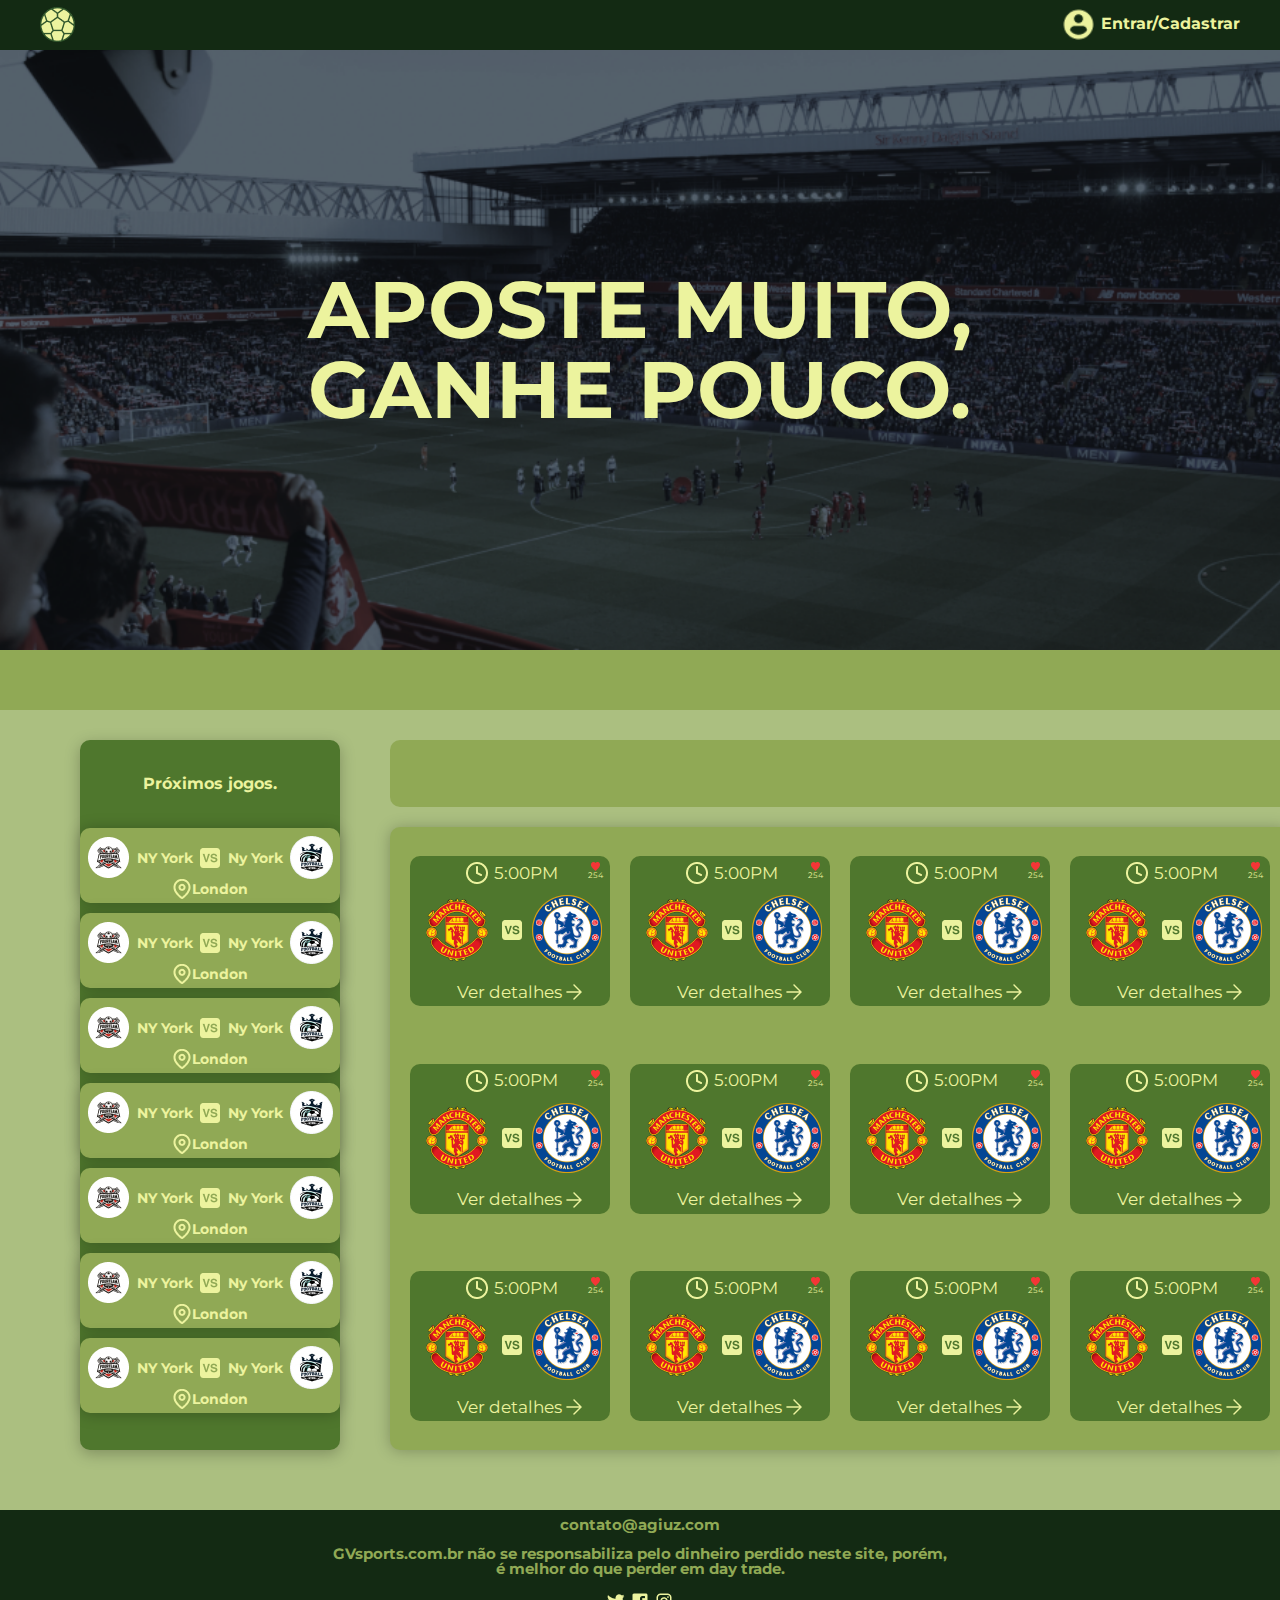
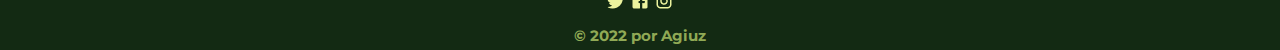
==== index.html @ 5169973d "Add files via upload" ====
<!DOCTYPE html>
<html lang="en">

<head>
  <meta charset="UTF-8">
  <meta http-equiv="X-UA-Compatible" content="IE=edge">
  <meta name="viewport" content="width=device-width, initial-scale=1.0">
  <link rel="shortcut icon" href="img/favicon.ico" type="image/x-icon">
  <link rel="stylesheet" href="css/style.css">
  <link rel="stylesheet" href="css/reset.css">
  <title>GVsports | Home</title>
</head>

<header>
  <div class="container">
    <img src="img/logo.png" alt="Logo">
    <div class="usuario"> <img src="img/user.png" alt="User">
      <a href="entre.html">Entrar/Cadastrar</a>
    </div>
  </div>

</header>
<main>
  <div class="banner">

    <p class="text-banner">APOSTE MUITO, <br>GANHE POUCO.</p>
  </div>

  <div class="letreiro"></div>

  <section class="jogos">
    <div class="outros-jogos">
      <p class="titulo-jogo">Próximos jogos.</p>

      <div class="proximos-jogos">

        <div class="info-proximos-jogos">
          <img class="time-proximos"src="img/time1.png" alt="">
          <p class="time-nome">NY York</p>
          <img src="img/vs.png" alt="">
          <p class="time-nome">Ny York</p>
          <img  class="time-proximos" src="img/time2.png" alt="">
        </div>

        <div class="local">
          <img src="img/map.png" alt="">
          <p class="time-nome">London</p>
        </div>
        
      </div>
      <div class="proximos-jogos">

        <div class="info-proximos-jogos">
          <img class="time-proximos"src="img/time1.png" alt="">
          <p class="time-nome">NY York</p>
          <img src="img/vs.png" alt="">
          <p class="time-nome">Ny York</p>
          <img  class="time-proximos" src="img/time2.png" alt="">
        </div>

        <div class="local">
          <img src="img/map.png" alt="">
          <p class="time-nome">London</p>
        </div>
      </div>
      <div class="proximos-jogos">

        <div class="info-proximos-jogos">
          <img class="time-proximos"src="img/time1.png" alt="">
          <p class="time-nome">NY York</p>
          <img src="img/vs.png" alt="">
          <p class="time-nome">Ny York</p>
          <img  class="time-proximos" src="img/time2.png" alt="">
        </div>

        <div class="local">
          <img src="img/map.png" alt="">
          <p class="time-nome">London</p>
        </div>
      </div>
      <div class="proximos-jogos">

        <div class="info-proximos-jogos">
          <img class="time-proximos"src="img/time1.png" alt="">
          <p class="time-nome">NY York</p>
          <img src="img/vs.png" alt="">
          <p class="time-nome">Ny York</p>
          <img  class="time-proximos" src="img/time2.png" alt="">
        </div>

        <div class="local">
          <img src="img/map.png" alt="">
          <p class="time-nome">London</p>
        </div>
      </div>
      <div class="proximos-jogos">

        <div class="info-proximos-jogos">
          <img class="time-proximos"src="img/time1.png" alt="">
          <p class="time-nome">NY York</p>
          <img src="img/vs.png" alt="">
          <p class="time-nome">Ny York</p>
          <img  class="time-proximos" src="img/time2.png" alt="">
        </div>

        <div class="local">
          <img src="img/map.png" alt="">
          <p class="time-nome">London</p>
        </div>
      </div>
      <div class="proximos-jogos">
        <div class="info-proximos-jogos">
          <img class="time-proximos"src="img/time1.png" alt="">
          <p class="time-nome">NY York</p>
          <img src="img/vs.png" alt="">
          <p class="time-nome">Ny York</p>
          <img  class="time-proximos" src="img/time2.png" alt="">
        </div>

        <div class="local">
          <img src="img/map.png" alt="">
          <p class="time-nome">London</p>
        </div></div>
      <div class="proximos-jogos">
        <div class="info-proximos-jogos">
          <img class="time-proximos"src="img/time1.png" alt="">
          <p class="time-nome">NY York</p>
          <img src="img/vs.png" alt="">
          <p class="time-nome">Ny York</p>
          <img  class="time-proximos" src="img/time2.png" alt="">
        </div>

        <div class="local">
          <img src="img/map.png" alt="">
          <p class="time-nome">London</p>
        </div></div>


    </div>

    <div class="jogos-prin">

      <div class="noticias"></div>

      <div class="jogos-principais">
        <div class="placar">

          <div class="info-jogo">

            <div class="horario">
              <div class="info-relogio">
                <img class="relogio" src="img/relogio.png" alt="">
                <p class="horario-jogo">5:00PM</p>
              </div>
              
              
              <div class="info-coracao">
               <a href=""></a> <img class="coracao" src="img/coracao.png" alt="">
                <p class="num-coracao">254</p>
              </div>
             

            </div>

            <div class="info-partida">
                

                  <img class="time"src="img/united.png" alt="">
                  <img class="vs"src="img/vs.png" alt="">
                  <img class="time"src="img/chealsea.png" alt="">
               
             
            </div>

            
            <div class="info-detalhes">
              <a href="detalhes.html"><p>Ver detalhes</p></a>
              <img src="img/seta.png" alt="">
            </div>

          </div>


        </div>

        <div class="placar"> <div class="info-jogo">

          <div class="horario">
            <div class="info-relogio">
              <img class="relogio" src="img/relogio.png" alt="">
              <p class="horario-jogo">5:00PM</p>
            </div>
            
            
            <div class="info-coracao">
             <a href=""></a> <img class="coracao" src="img/coracao.png" alt="">
              <p class="num-coracao">254</p>
            </div>
           

          </div>

          <div class="info-partida">
              

                <img class="time"src="img/united.png" alt="">
                <img class="vs"src="img/vs.png" alt="">
                <img class="time"src="img/chealsea.png" alt="">
             
           
          </div>

          
          <div class="info-detalhes">
            <a href="detalhes.html"><p>Ver detalhes</p></a>
            <img src="img/seta.png" alt="">
          </div>

        </div></div>
        <div class="placar"> <div class="info-jogo">

          <div class="horario">
            <div class="info-relogio">
              <img class="relogio" src="img/relogio.png" alt="">
              <p class="horario-jogo">5:00PM</p>
            </div>
            
            
            <div class="info-coracao">
             <a href=""></a> <img class="coracao" src="img/coracao.png" alt="">
              <p class="num-coracao">254</p>
            </div>
           

          </div>

          <div class="info-partida">
              

                <img class="time"src="img/united.png" alt="">
                <img class="vs"src="img/vs.png" alt="">
                <img class="time"src="img/chealsea.png" alt="">
             
           
          </div>

          
          <div class="info-detalhes">
            <a href="detalhes.html"><p>Ver detalhes</p></a>
            <img src="img/seta.png" alt="">
          </div>

        </div></div>
        <div class="placar"> <div class="info-jogo">

          <div class="horario">
            <div class="info-relogio">
              <img class="relogio" src="img/relogio.png" alt="">
              <p class="horario-jogo">5:00PM</p>
            </div>
            
            
            <div class="info-coracao">
             <a href=""></a> <img class="coracao" src="img/coracao.png" alt="">
              <p class="num-coracao">254</p>
            </div>
           

          </div>

          <div class="info-partida">
              

                <img class="time"src="img/united.png" alt="">
                <img class="vs"src="img/vs.png" alt="">
                <img class="time"src="img/chealsea.png" alt="">
             
           
          </div>

          
          <div class="info-detalhes">
            <a href="detalhes.html"><p>Ver detalhes</p></a>
            <img src="img/seta.png" alt="">
          </div>

        </div></div>
        <div class="placar"> <div class="info-jogo">

          <div class="horario">
            <div class="info-relogio">
              <img class="relogio" src="img/relogio.png" alt="">
              <p class="horario-jogo">5:00PM</p>
            </div>
            
            
            <div class="info-coracao">
             <a href=""></a> <img class="coracao" src="img/coracao.png" alt="">
              <p class="num-coracao">254</p>
            </div>
           

          </div>

          <div class="info-partida">
              

                <img class="time"src="img/united.png" alt="">
                <img class="vs"src="img/vs.png" alt="">
                <img class="time"src="img/chealsea.png" alt="">
             
           
          </div>

          
          <div class="info-detalhes">
            <a href="detalhes.html"><p>Ver detalhes</p></a>
            <img src="img/seta.png" alt="">
          </div>

        </div></div>
        <div class="placar"> <div class="info-jogo">

          <div class="horario">
            <div class="info-relogio">
              <img class="relogio" src="img/relogio.png" alt="">
              <p class="horario-jogo">5:00PM</p>
            </div>
            
            
            <div class="info-coracao">
             <a href=""></a> <img class="coracao" src="img/coracao.png" alt="">
              <p class="num-coracao">254</p>
            </div>
           

          </div>

          <div class="info-partida">
              

                <img class="time"src="img/united.png" alt="">
                <img class="vs"src="img/vs.png" alt="">
                <img class="time"src="img/chealsea.png" alt="">
             
           
          </div>

          
          <div class="info-detalhes">
            <a href="detalhes.html"><p>Ver detalhes</p></a>
            <img src="img/seta.png" alt="">
          </div>

        </div></div>
        <div class="placar"> <div class="info-jogo">

          <div class="horario">
            <div class="info-relogio">
              <img class="relogio" src="img/relogio.png" alt="">
              <p class="horario-jogo">5:00PM</p>
            </div>
            
            
            <div class="info-coracao">
             <a href=""></a> <img class="coracao" src="img/coracao.png" alt="">
              <p class="num-coracao">254</p>
            </div>
           

          </div>

          <div class="info-partida">
              

                <img class="time"src="img/united.png" alt="">
                <img class="vs"src="img/vs.png" alt="">
                <img class="time"src="img/chealsea.png" alt="">
             
           
          </div>

          
          <div class="info-detalhes">
            <a href="detalhes.html"><p>Ver detalhes</p></a>
            <img src="img/seta.png" alt="">
          </div>

        </div></div>
        <div class="placar"> <div class="info-jogo">

          <div class="horario">
            <div class="info-relogio">
              <img class="relogio" src="img/relogio.png" alt="">
              <p class="horario-jogo">5:00PM</p>
            </div>
            
            
            <div class="info-coracao">
             <a href=""></a> <img class="coracao" src="img/coracao.png" alt="">
              <p class="num-coracao">254</p>
            </div>
           

          </div>

          <div class="info-partida">
              

                <img class="time"src="img/united.png" alt="">
                <img class="vs"src="img/vs.png" alt="">
                <img class="time"src="img/chealsea.png" alt="">
             
           
          </div>

          
          <div class="info-detalhes">
            <a href="detalhes.html"><p>Ver detalhes</p></a>
            <img src="img/seta.png" alt="">
          </div>

        </div></div>
        <div class="placar"> <div class="info-jogo">

          <div class="horario">
            <div class="info-relogio">
              <img class="relogio" src="img/relogio.png" alt="">
              <p class="horario-jogo">5:00PM</p>
            </div>
            
            
            <div class="info-coracao">
             <a href=""></a> <img class="coracao" src="img/coracao.png" alt="">
              <p class="num-coracao">254</p>
            </div>
           

          </div>

          <div class="info-partida">
              

                <img class="time"src="img/united.png" alt="">
                <img class="vs"src="img/vs.png" alt="">
                <img class="time"src="img/chealsea.png" alt="">
             
           
          </div>

          
          <div class="info-detalhes">
            <a href="detalhes.html"><p>Ver detalhes</p></a>
            <img src="img/seta.png" alt="">
          </div>

        </div></div>
        <div class="placar"> <div class="info-jogo">

          <div class="horario">
            <div class="info-relogio">
              <img class="relogio" src="img/relogio.png" alt="">
              <p class="horario-jogo">5:00PM</p>
            </div>
            
            
            <div class="info-coracao">
             <a href=""></a> <img class="coracao" src="img/coracao.png" alt="">
              <p class="num-coracao">254</p>
            </div>
           

          </div>

          <div class="info-partida">
              

                <img class="time"src="img/united.png" alt="">
                <img class="vs"src="img/vs.png" alt="">
                <img class="time"src="img/chealsea.png" alt="">
             
           
          </div>

          
          <div class="info-detalhes">
            <a href="detalhes.html"><p>Ver detalhes</p></a>
            <img src="img/seta.png" alt="">
          </div>

        </div></div>
        <div class="placar"> <div class="info-jogo">

          <div class="horario">
            <div class="info-relogio">
              <img class="relogio" src="img/relogio.png" alt="">
              <p class="horario-jogo">5:00PM</p>
            </div>
            
            
            <div class="info-coracao">
             <a href=""></a> <img class="coracao" src="img/coracao.png" alt="">
              <p class="num-coracao">254</p>
            </div>
           

          </div>

          <div class="info-partida">
              

                <img class="time"src="img/united.png" alt="">
                <img class="vs"src="img/vs.png" alt="">
                <img class="time"src="img/chealsea.png" alt="">
             
           
          </div>

          
          <div class="info-detalhes">
            <a href="detalhes.html"><p>Ver detalhes</p></a>
            <img src="img/seta.png" alt="">
          </div>

        </div></div>
        <div class="placar"> <div class="info-jogo">

          <div class="horario">
            <div class="info-relogio">
              <img class="relogio" src="img/relogio.png" alt="">
              <p class="horario-jogo">5:00PM</p>
            </div>
            
            
            <div class="info-coracao">
             <a href=""></a> <img class="coracao" src="img/coracao.png" alt="">
              <p class="num-coracao">254</p>
            </div>
           

          </div>

          <div class="info-partida">
              

                <img class="time"src="img/united.png" alt="">
                <img class="vs"src="img/vs.png" alt="">
                <img class="time"src="img/chealsea.png" alt="">
             
           
          </div>

          
          <div class="info-detalhes">
            <a href="detalhes.html"><p>Ver detalhes</p></a>
            <img src="img/seta.png" alt="">
          </div>

        </div></div>
      </div>
    </div>



  </section>

</main>


<footer class="footer">
  <p>contato@agiuz.com</p>
  <p>GVsports.com.br não se responsabiliza pelo dinheiro perdido neste site, porém,<br> é melhor do que perder em day trade.
  </p>
  <div class="redes">
    <a href="#"><img src="img/Twitter.png" alt="Twitter"></a>
    <a href="#"><img src="img/Facebook.png" alt="Facebook"></a>
    <a href="#"> <img src="img/instagram.png" alt="Instagram"></a>


  </div>

  <p>© 2022 por Agiuz</p>

</footer>



</html>
---- css/style.css ----
@import url('https://fonts.googleapis.com/css2?family=Montserrat:ital,wght@0,100;0,200;0,300;0,400;0,500;0,600;0,700;0,800;0,900;1,100;1,200;1,300;1,400;1,500;1,600;1,700;1,800;1,900&display=swap');

* {
    font-family: 'Montserrat', Courier, monospace;
  text-decoration: none;

}

body,
html {
  background-color: rgb(144, 169, 85, 0.5);
  overflow-x: hidden;


}
/*Gap olhar depois */
header {
  width: 100vw;
  height: 50px;
  background-color: #132A13;

}

  
.container {
  display: flex;
  justify-content: space-between;
  align-items: center;


  /*  margin: 25px 50px 75px 100px;
      a margem superior é de 25px
      a margem direita é 50px
      a  margem inferior é de 75px
      margem esquerda é 100px
  */
  margin: 0 40px 8px 40px;
}

.container img {
  position: relative;
  width: 35px;
  height: 35px;
  margin-top: 7px;
}

.usuario {
  display: flex;
  align-items: center;

}

.usuario a {
  margin-left: 5px;
  margin-top: 5px;
  text-decoration: none;
  font-weight: bold;
  font-family: 15px;
  color: #ECF39E;
  font-family: 'Montserrat', Courier, monospace;
}


.banner {
  width: 100vw;
  height: 600px;
  display: flex;
  align-items: center;
  justify-content: center;

  background-position: center;

  background-attachment: fixed;
  background-size: cover;
  background-image: url("../img/banner.png");

}

.text-banner {
  position: absolute;

  font-size: 80px;
  font-weight: bold;
  color: #ECF39E
}

.letreiro {
  width: 100vw;
  height: 60px;
  background-color: #90A955;

}

.jogos {
  display: flex;
  width: 100vw;

  margin-bottom: 30px;


}

.outros-jogos {
  width: 280px;
  height: 710px;
  background-color: #4F772D;

  margin-top: 30px;
  margin-left: 80px;
  border-radius: 10px;
  display: flex;
  flex-direction: column;
  align-items: center;
  box-shadow: 0px 4px 15px 0px #00000040;




}

.titulo-jogo {
  padding: 36px;
  color: #ECF39E;
  font-weight: bold;
}

.proximos-jogos {
  
  width: 260px;
  height: 75px;
  background-color: #90A955;
  border-radius: 10px;
  margin-bottom: 10px;
  box-shadow: 0px 1px 15px 0px #00000040;

}
.info-proximos-jogos{
  display: flex;
  align-items: center;
  justify-content: space-evenly;
  margin-top: 8px;

}
.time-proximos{
  width: 43px;
  height: 43px;
  
}
.time-nome{
  font-size: 14px;
  font-weight: bold;
  color: #ECF39E;
}
.local{
  display: flex;
  align-items: center;
  justify-content: center;
  
}

.jogos-prin {
  width: 940px;
  height: 740px;
  display: flex;
  flex-direction: column;
  margin-top: 30px;
  margin-left: 50px;


}

.noticias {
  width: 900px;
  height: 80px;
  border-radius: 10px;
  background-color: #90A955;
  margin-bottom: 20px;



}

.jogos-principais {
  width: 900px;
  height: 740px;
  background-color: #90A955;
  border-radius: 10px;
  margin-bottom: 30px;
  box-shadow: 0px 1px 15px 0px #00000040;
  display: flex;
  flex-wrap: wrap;
  justify-content: space-evenly;
  align-items: center;
  
}

.placar {
  width: 200px;
  height: 150px;
  background-color: #4F772D;
  border-radius: 10px;
  display: flex;



}
.info-jogo{
  display: flex;
  flex-direction: column;

  
}

.horario{
  display: flex;
  justify-content: space-evenly;
  align-items: center;
}
.info-relogio{
  display: flex;
  margin-left: 55px;
  justify-content: center;
  align-items: center;
  margin-top: 5px;
  
}
.relogio{
  width: 24px;
  height: 24px;
  
 
}
.horario-jogo{
  font-size: 17px;
  color: #ECF39E;
  margin-left: 5px;

}
.info-coracao{
  display: flex;
  flex-direction: column;
  justify-content: flex-end;
  align-items: center;
  margin-left: 30px;
}

.coracao{
  width: 9px;
  height: 9px;
 

}
.num-coracao{
  color: #ECF39E;
  font-size: 8px;
}
.info-partida{
  display: flex;
  align-items: center;
  justify-content: center;
  margin-left: 10px;
  margin-top: 10px;

}
.time{
  width: 70px;
  height: 70px; 
}


.vs{
  width: 20px;
  height: 20px;
  margin-left: 10px;
  margin-right: 10px;
}

.info-detalhes{
  display: flex;
 margin-left: 30px;
 margin-top: 15px;
 justify-content: center;
 align-items: center;

}
.info-detalhes  p{
  color: #ECF39E;
  font-size: 17px;
}
.info-detalhes img{
  width: 24px;
  height: 24px;
}







.footer {
  width: 100vw;
  height: 140px;
  background-color: #132A13;
  display: flex;
  align-items: center;
  flex-direction: column;
  justify-content: space-around;
  font-family: 'Montserrat', Courier, monospace;
  text-align: center;
}

.footer p {
  font-size: 15px;
  font-weight: bold;
  color: #90A955;
}



/*Scroll*/
/* width */
::-webkit-scrollbar {
  width: 5px;
}

/* Track */
::-webkit-scrollbar-track {

  border-radius: 5px;
}

/* Handle */
::-webkit-scrollbar-thumb {
  background: #132A13;
  border-radius: 5px;
}

/* Handle on hover */
::-webkit-scrollbar-thumb:hover {
  background: #ECF39E;
}
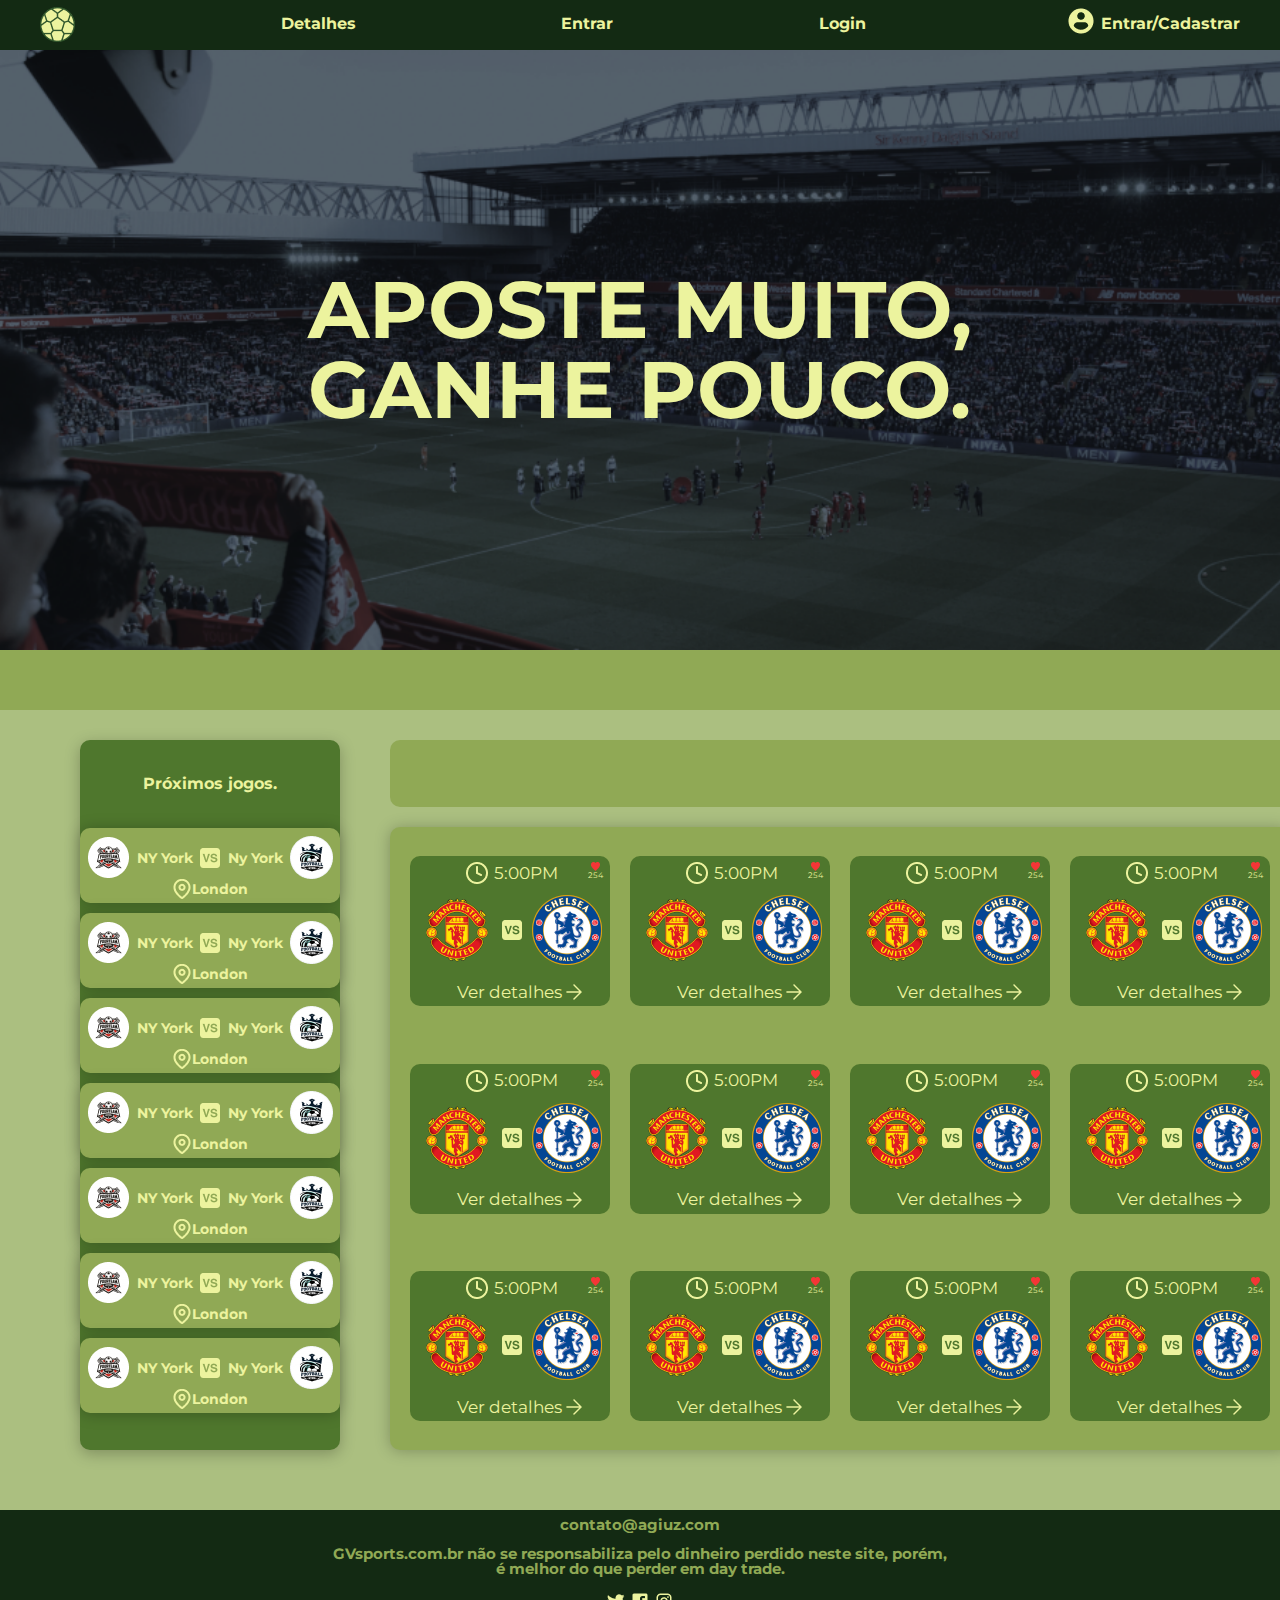
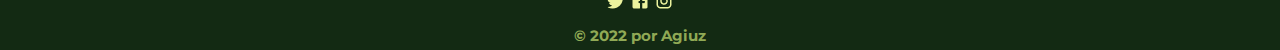
==== commit 6ef1da47: "Atualização" ====
--- a/index.html
+++ b/index.html
@@ -13,11 +13,17 @@
 
 <header>
   <div class="container">
-    <img src="img/logo.png" alt="Logo">
+    
+    <img src="img/logo.png"  class="logo-user"alt="Logo">
+    <a href="detalhes.html">Detalhes</a>
+      <a href="entre.html">Entrar</a>
+      <a href="login.html">Login</a>
     <div class="usuario"> <img src="img/user.png" alt="User">
       <a href="entre.html">Entrar/Cadastrar</a>
+      
     </div>
   </div>
+  
 
 </header>
 <main>
@@ -26,16 +32,19 @@
     <p class="text-banner">APOSTE MUITO, <br>GANHE POUCO.</p>
   </div>
 
-  <div class="letreiro"></div>
-
-  <section class="jogos">
+  <div class="letreiro">
+  
+   
+  </div>
+
+  <div class="jogos">
     <div class="outros-jogos">
       <p class="titulo-jogo">Próximos jogos.</p>
 
       <div class="proximos-jogos">
 
         <div class="info-proximos-jogos">
-          <img class="time-proximos"src="img/time1.png" alt="">
+          <img class="time-proximos" src="img/time1.png" alt="">
           <p class="time-nome">NY York</p>
           <img src="img/vs.png" alt="">
           <p class="time-nome">Ny York</p>
@@ -51,7 +60,7 @@
       <div class="proximos-jogos">
 
         <div class="info-proximos-jogos">
-          <img class="time-proximos"src="img/time1.png" alt="">
+          <img class="time-proximos" src="img/time1.png" alt="">
           <p class="time-nome">NY York</p>
           <img src="img/vs.png" alt="">
           <p class="time-nome">Ny York</p>
@@ -66,7 +75,7 @@
       <div class="proximos-jogos">
 
         <div class="info-proximos-jogos">
-          <img class="time-proximos"src="img/time1.png" alt="">
+          <img class="time-proximos" src="img/time1.png" alt="">
           <p class="time-nome">NY York</p>
           <img src="img/vs.png" alt="">
           <p class="time-nome">Ny York</p>
@@ -81,7 +90,7 @@
       <div class="proximos-jogos">
 
         <div class="info-proximos-jogos">
-          <img class="time-proximos"src="img/time1.png" alt="">
+          <img class="time-proximos" src="img/time1.png" alt="">
           <p class="time-nome">NY York</p>
           <img src="img/vs.png" alt="">
           <p class="time-nome">Ny York</p>
@@ -96,7 +105,7 @@
       <div class="proximos-jogos">
 
         <div class="info-proximos-jogos">
-          <img class="time-proximos"src="img/time1.png" alt="">
+          <img class="time-proximos" src="img/time1.png" alt="">
           <p class="time-nome">NY York</p>
           <img src="img/vs.png" alt="">
           <p class="time-nome">Ny York</p>
@@ -110,20 +119,20 @@
       </div>
       <div class="proximos-jogos">
         <div class="info-proximos-jogos">
-          <img class="time-proximos"src="img/time1.png" alt="">
-          <p class="time-nome">NY York</p>
-          <img src="img/vs.png" alt="">
-          <p class="time-nome">Ny York</p>
-          <img  class="time-proximos" src="img/time2.png" alt="">
-        </div>
-
-        <div class="local">
-          <img src="img/map.png" alt="">
-          <p class="time-nome">London</p>
-        </div></div>
-      <div class="proximos-jogos">
-        <div class="info-proximos-jogos">
-          <img class="time-proximos"src="img/time1.png" alt="">
+          <img class="time-proximos" src="img/time1.png" alt="">
+          <p class="time-nome">NY York</p>
+          <img src="img/vs.png" alt="">
+          <p class="time-nome">Ny York</p>
+          <img  class="time-proximos" src="img/time2.png" alt="">
+        </div>
+
+        <div class="local">
+          <img src="img/map.png" alt="">
+          <p class="time-nome">London</p>
+        </div></div>
+      <div class="proximos-jogos">
+        <div class="info-proximos-jogos">
+          <img class="time-proximos" src="img/time1.png" alt="">
           <p class="time-nome">NY York</p>
           <img src="img/vs.png" alt="">
           <p class="time-nome">Ny York</p>
@@ -165,9 +174,9 @@
             <div class="info-partida">
                 
 
-                  <img class="time"src="img/united.png" alt="">
-                  <img class="vs"src="img/vs.png" alt="">
-                  <img class="time"src="img/chealsea.png" alt="">
+                  <img class="time" src="img/united.png" alt="">
+                  <img class="vs" src="img/vs.png" alt="">
+                  <img class="time" src="img/chealsea.png" alt="">
                
              
             </div>
@@ -203,349 +212,349 @@
           <div class="info-partida">
               
 
-                <img class="time"src="img/united.png" alt="">
-                <img class="vs"src="img/vs.png" alt="">
-                <img class="time"src="img/chealsea.png" alt="">
-             
-           
-          </div>
-
-          
-          <div class="info-detalhes">
-            <a href="detalhes.html"><p>Ver detalhes</p></a>
-            <img src="img/seta.png" alt="">
-          </div>
-
-        </div></div>
-        <div class="placar"> <div class="info-jogo">
-
-          <div class="horario">
-            <div class="info-relogio">
-              <img class="relogio" src="img/relogio.png" alt="">
-              <p class="horario-jogo">5:00PM</p>
-            </div>
-            
-            
-            <div class="info-coracao">
-             <a href=""></a> <img class="coracao" src="img/coracao.png" alt="">
-              <p class="num-coracao">254</p>
-            </div>
-           
-
-          </div>
-
-          <div class="info-partida">
-              
-
-                <img class="time"src="img/united.png" alt="">
-                <img class="vs"src="img/vs.png" alt="">
-                <img class="time"src="img/chealsea.png" alt="">
-             
-           
-          </div>
-
-          
-          <div class="info-detalhes">
-            <a href="detalhes.html"><p>Ver detalhes</p></a>
-            <img src="img/seta.png" alt="">
-          </div>
-
-        </div></div>
-        <div class="placar"> <div class="info-jogo">
-
-          <div class="horario">
-            <div class="info-relogio">
-              <img class="relogio" src="img/relogio.png" alt="">
-              <p class="horario-jogo">5:00PM</p>
-            </div>
-            
-            
-            <div class="info-coracao">
-             <a href=""></a> <img class="coracao" src="img/coracao.png" alt="">
-              <p class="num-coracao">254</p>
-            </div>
-           
-
-          </div>
-
-          <div class="info-partida">
-              
-
-                <img class="time"src="img/united.png" alt="">
-                <img class="vs"src="img/vs.png" alt="">
-                <img class="time"src="img/chealsea.png" alt="">
-             
-           
-          </div>
-
-          
-          <div class="info-detalhes">
-            <a href="detalhes.html"><p>Ver detalhes</p></a>
-            <img src="img/seta.png" alt="">
-          </div>
-
-        </div></div>
-        <div class="placar"> <div class="info-jogo">
-
-          <div class="horario">
-            <div class="info-relogio">
-              <img class="relogio" src="img/relogio.png" alt="">
-              <p class="horario-jogo">5:00PM</p>
-            </div>
-            
-            
-            <div class="info-coracao">
-             <a href=""></a> <img class="coracao" src="img/coracao.png" alt="">
-              <p class="num-coracao">254</p>
-            </div>
-           
-
-          </div>
-
-          <div class="info-partida">
-              
-
-                <img class="time"src="img/united.png" alt="">
-                <img class="vs"src="img/vs.png" alt="">
-                <img class="time"src="img/chealsea.png" alt="">
-             
-           
-          </div>
-
-          
-          <div class="info-detalhes">
-            <a href="detalhes.html"><p>Ver detalhes</p></a>
-            <img src="img/seta.png" alt="">
-          </div>
-
-        </div></div>
-        <div class="placar"> <div class="info-jogo">
-
-          <div class="horario">
-            <div class="info-relogio">
-              <img class="relogio" src="img/relogio.png" alt="">
-              <p class="horario-jogo">5:00PM</p>
-            </div>
-            
-            
-            <div class="info-coracao">
-             <a href=""></a> <img class="coracao" src="img/coracao.png" alt="">
-              <p class="num-coracao">254</p>
-            </div>
-           
-
-          </div>
-
-          <div class="info-partida">
-              
-
-                <img class="time"src="img/united.png" alt="">
-                <img class="vs"src="img/vs.png" alt="">
-                <img class="time"src="img/chealsea.png" alt="">
-             
-           
-          </div>
-
-          
-          <div class="info-detalhes">
-            <a href="detalhes.html"><p>Ver detalhes</p></a>
-            <img src="img/seta.png" alt="">
-          </div>
-
-        </div></div>
-        <div class="placar"> <div class="info-jogo">
-
-          <div class="horario">
-            <div class="info-relogio">
-              <img class="relogio" src="img/relogio.png" alt="">
-              <p class="horario-jogo">5:00PM</p>
-            </div>
-            
-            
-            <div class="info-coracao">
-             <a href=""></a> <img class="coracao" src="img/coracao.png" alt="">
-              <p class="num-coracao">254</p>
-            </div>
-           
-
-          </div>
-
-          <div class="info-partida">
-              
-
-                <img class="time"src="img/united.png" alt="">
-                <img class="vs"src="img/vs.png" alt="">
-                <img class="time"src="img/chealsea.png" alt="">
-             
-           
-          </div>
-
-          
-          <div class="info-detalhes">
-            <a href="detalhes.html"><p>Ver detalhes</p></a>
-            <img src="img/seta.png" alt="">
-          </div>
-
-        </div></div>
-        <div class="placar"> <div class="info-jogo">
-
-          <div class="horario">
-            <div class="info-relogio">
-              <img class="relogio" src="img/relogio.png" alt="">
-              <p class="horario-jogo">5:00PM</p>
-            </div>
-            
-            
-            <div class="info-coracao">
-             <a href=""></a> <img class="coracao" src="img/coracao.png" alt="">
-              <p class="num-coracao">254</p>
-            </div>
-           
-
-          </div>
-
-          <div class="info-partida">
-              
-
-                <img class="time"src="img/united.png" alt="">
-                <img class="vs"src="img/vs.png" alt="">
-                <img class="time"src="img/chealsea.png" alt="">
-             
-           
-          </div>
-
-          
-          <div class="info-detalhes">
-            <a href="detalhes.html"><p>Ver detalhes</p></a>
-            <img src="img/seta.png" alt="">
-          </div>
-
-        </div></div>
-        <div class="placar"> <div class="info-jogo">
-
-          <div class="horario">
-            <div class="info-relogio">
-              <img class="relogio" src="img/relogio.png" alt="">
-              <p class="horario-jogo">5:00PM</p>
-            </div>
-            
-            
-            <div class="info-coracao">
-             <a href=""></a> <img class="coracao" src="img/coracao.png" alt="">
-              <p class="num-coracao">254</p>
-            </div>
-           
-
-          </div>
-
-          <div class="info-partida">
-              
-
-                <img class="time"src="img/united.png" alt="">
-                <img class="vs"src="img/vs.png" alt="">
-                <img class="time"src="img/chealsea.png" alt="">
-             
-           
-          </div>
-
-          
-          <div class="info-detalhes">
-            <a href="detalhes.html"><p>Ver detalhes</p></a>
-            <img src="img/seta.png" alt="">
-          </div>
-
-        </div></div>
-        <div class="placar"> <div class="info-jogo">
-
-          <div class="horario">
-            <div class="info-relogio">
-              <img class="relogio" src="img/relogio.png" alt="">
-              <p class="horario-jogo">5:00PM</p>
-            </div>
-            
-            
-            <div class="info-coracao">
-             <a href=""></a> <img class="coracao" src="img/coracao.png" alt="">
-              <p class="num-coracao">254</p>
-            </div>
-           
-
-          </div>
-
-          <div class="info-partida">
-              
-
-                <img class="time"src="img/united.png" alt="">
-                <img class="vs"src="img/vs.png" alt="">
-                <img class="time"src="img/chealsea.png" alt="">
-             
-           
-          </div>
-
-          
-          <div class="info-detalhes">
-            <a href="detalhes.html"><p>Ver detalhes</p></a>
-            <img src="img/seta.png" alt="">
-          </div>
-
-        </div></div>
-        <div class="placar"> <div class="info-jogo">
-
-          <div class="horario">
-            <div class="info-relogio">
-              <img class="relogio" src="img/relogio.png" alt="">
-              <p class="horario-jogo">5:00PM</p>
-            </div>
-            
-            
-            <div class="info-coracao">
-             <a href=""></a> <img class="coracao" src="img/coracao.png" alt="">
-              <p class="num-coracao">254</p>
-            </div>
-           
-
-          </div>
-
-          <div class="info-partida">
-              
-
-                <img class="time"src="img/united.png" alt="">
-                <img class="vs"src="img/vs.png" alt="">
-                <img class="time"src="img/chealsea.png" alt="">
-             
-           
-          </div>
-
-          
-          <div class="info-detalhes">
-            <a href="detalhes.html"><p>Ver detalhes</p></a>
-            <img src="img/seta.png" alt="">
-          </div>
-
-        </div></div>
-        <div class="placar"> <div class="info-jogo">
-
-          <div class="horario">
-            <div class="info-relogio">
-              <img class="relogio" src="img/relogio.png" alt="">
-              <p class="horario-jogo">5:00PM</p>
-            </div>
-            
-            
-            <div class="info-coracao">
-             <a href=""></a> <img class="coracao" src="img/coracao.png" alt="">
-              <p class="num-coracao">254</p>
-            </div>
-           
-
-          </div>
-
-          <div class="info-partida">
-              
-
-                <img class="time"src="img/united.png" alt="">
-                <img class="vs"src="img/vs.png" alt="">
-                <img class="time"src="img/chealsea.png" alt="">
+                <img class="time" src="img/united.png" alt="">
+                <img class="vs" src="img/vs.png" alt="">
+                <img class="time" src="img/chealsea.png" alt="">
+             
+           
+          </div>
+
+          
+          <div class="info-detalhes">
+            <a href="detalhes.html"><p>Ver detalhes</p></a>
+            <img src="img/seta.png" alt="">
+          </div>
+
+        </div></div>
+        <div class="placar"> <div class="info-jogo">
+
+          <div class="horario">
+            <div class="info-relogio">
+              <img class="relogio" src="img/relogio.png" alt="">
+              <p class="horario-jogo">5:00PM</p>
+            </div>
+            
+            
+            <div class="info-coracao">
+             <a href=""></a> <img class="coracao" src="img/coracao.png" alt="">
+              <p class="num-coracao">254</p>
+            </div>
+           
+
+          </div>
+
+          <div class="info-partida">
+              
+
+                <img class="time" src="img/united.png" alt="">
+                <img class="vs" src="img/vs.png" alt="">
+                <img class="time" src="img/chealsea.png" alt="">
+             
+           
+          </div>
+
+          
+          <div class="info-detalhes">
+            <a href="detalhes.html"><p>Ver detalhes</p></a>
+            <img src="img/seta.png" alt="">
+          </div>
+
+        </div></div>
+        <div class="placar"> <div class="info-jogo">
+
+          <div class="horario">
+            <div class="info-relogio">
+              <img class="relogio" src="img/relogio.png" alt="">
+              <p class="horario-jogo">5:00PM</p>
+            </div>
+            
+            
+            <div class="info-coracao">
+             <a href=""></a> <img class="coracao" src="img/coracao.png" alt="">
+              <p class="num-coracao">254</p>
+            </div>
+           
+
+          </div>
+
+          <div class="info-partida">
+              
+
+                <img class="time" src="img/united.png" alt="">
+                <img class="vs" src="img/vs.png" alt="">
+                <img class="time" src="img/chealsea.png" alt="">
+             
+           
+          </div>
+
+          
+          <div class="info-detalhes">
+            <a href="detalhes.html"><p>Ver detalhes</p></a>
+            <img src="img/seta.png" alt="">
+          </div>
+
+        </div></div>
+        <div class="placar"> <div class="info-jogo">
+
+          <div class="horario">
+            <div class="info-relogio">
+              <img class="relogio" src="img/relogio.png" alt="">
+              <p class="horario-jogo">5:00PM</p>
+            </div>
+            
+            
+            <div class="info-coracao">
+             <a href=""></a> <img class="coracao" src="img/coracao.png" alt="">
+              <p class="num-coracao">254</p>
+            </div>
+           
+
+          </div>
+
+          <div class="info-partida">
+              
+
+                <img class="time" src="img/united.png" alt="">
+                <img class="vs" src="img/vs.png" alt="">
+                <img class="time" src="img/chealsea.png" alt="">
+             
+           
+          </div>
+
+          
+          <div class="info-detalhes">
+            <a href="detalhes.html"><p>Ver detalhes</p></a>
+            <img src="img/seta.png" alt="">
+          </div>
+
+        </div></div>
+        <div class="placar"> <div class="info-jogo">
+
+          <div class="horario">
+            <div class="info-relogio">
+              <img class="relogio" src="img/relogio.png" alt="">
+              <p class="horario-jogo">5:00PM</p>
+            </div>
+            
+            
+            <div class="info-coracao">
+             <a href=""></a> <img class="coracao" src="img/coracao.png" alt="">
+              <p class="num-coracao">254</p>
+            </div>
+           
+
+          </div>
+
+          <div class="info-partida">
+              
+
+                <img class="time" src="img/united.png" alt="">
+                <img class="vs" src="img/vs.png" alt="">
+                <img class="time" src="img/chealsea.png" alt="">
+             
+           
+          </div>
+
+          
+          <div class="info-detalhes">
+            <a href="detalhes.html"><p>Ver detalhes</p></a>
+            <img src="img/seta.png" alt="">
+          </div>
+
+        </div></div>
+        <div class="placar"> <div class="info-jogo">
+
+          <div class="horario">
+            <div class="info-relogio">
+              <img class="relogio" src="img/relogio.png" alt="">
+              <p class="horario-jogo">5:00PM</p>
+            </div>
+            
+            
+            <div class="info-coracao">
+             <a href=""></a> <img class="coracao" src="img/coracao.png" alt="">
+              <p class="num-coracao">254</p>
+            </div>
+           
+
+          </div>
+
+          <div class="info-partida">
+              
+
+                <img class="time" src="img/united.png" alt="">
+                <img class="vs" src="img/vs.png" alt="">
+                <img class="time" src="img/chealsea.png" alt="">
+             
+           
+          </div>
+
+          
+          <div class="info-detalhes">
+            <a href="detalhes.html"><p>Ver detalhes</p></a>
+            <img src="img/seta.png" alt="">
+          </div>
+
+        </div></div>
+        <div class="placar"> <div class="info-jogo">
+
+          <div class="horario">
+            <div class="info-relogio">
+              <img class="relogio" src="img/relogio.png" alt="">
+              <p class="horario-jogo">5:00PM</p>
+            </div>
+            
+            
+            <div class="info-coracao">
+             <a href=""></a> <img class="coracao" src="img/coracao.png" alt="">
+              <p class="num-coracao">254</p>
+            </div>
+           
+
+          </div>
+
+          <div class="info-partida">
+              
+
+                <img class="time" src="img/united.png" alt="">
+                <img class="vs" src="img/vs.png" alt="">
+                <img class="time" src="img/chealsea.png" alt="">
+             
+           
+          </div>
+
+          
+          <div class="info-detalhes">
+            <a href="detalhes.html"><p>Ver detalhes</p></a>
+            <img src="img/seta.png" alt="">
+          </div>
+
+        </div></div>
+        <div class="placar"> <div class="info-jogo">
+
+          <div class="horario">
+            <div class="info-relogio">
+              <img class="relogio" src="img/relogio.png" alt="">
+              <p class="horario-jogo">5:00PM</p>
+            </div>
+            
+            
+            <div class="info-coracao">
+             <a href=""></a> <img class="coracao" src="img/coracao.png" alt="">
+              <p class="num-coracao">254</p>
+            </div>
+           
+
+          </div>
+
+          <div class="info-partida">
+              
+
+                <img class="time" src="img/united.png" alt="">
+                <img class="vs" src="img/vs.png" alt="">
+                <img class="time" src="img/chealsea.png" alt="">
+             
+           
+          </div>
+
+          
+          <div class="info-detalhes">
+            <a href="detalhes.html"><p>Ver detalhes</p></a>
+            <img src="img/seta.png" alt="">
+          </div>
+
+        </div></div>
+        <div class="placar"> <div class="info-jogo">
+
+          <div class="horario">
+            <div class="info-relogio">
+              <img class="relogio" src="img/relogio.png" alt="">
+              <p class="horario-jogo">5:00PM</p>
+            </div>
+            
+            
+            <div class="info-coracao">
+             <a href=""></a> <img class="coracao" src="img/coracao.png" alt="">
+              <p class="num-coracao">254</p>
+            </div>
+           
+
+          </div>
+
+          <div class="info-partida">
+              
+
+                <img class="time" src="img/united.png" alt="">
+                <img class="vs" src="img/vs.png" alt="">
+                <img class="time" src="img/chealsea.png" alt="">
+             
+           
+          </div>
+
+          
+          <div class="info-detalhes">
+            <a href="detalhes.html"><p>Ver detalhes</p></a>
+            <img src="img/seta.png" alt="">
+          </div>
+
+        </div></div>
+        <div class="placar"> <div class="info-jogo">
+
+          <div class="horario">
+            <div class="info-relogio">
+              <img class="relogio" src="img/relogio.png" alt="">
+              <p class="horario-jogo">5:00PM</p>
+            </div>
+            
+            
+            <div class="info-coracao">
+             <a href=""></a> <img class="coracao" src="img/coracao.png" alt="">
+              <p class="num-coracao">254</p>
+            </div>
+           
+
+          </div>
+
+          <div class="info-partida">
+              
+
+                <img class="time" src="img/united.png" alt="">
+                <img class="vs" src="img/vs.png" alt="">
+                <img class="time" src="img/chealsea.png" alt="">
+             
+           
+          </div>
+
+          
+          <div class="info-detalhes">
+            <a href="detalhes.html"><p>Ver detalhes</p></a>
+            <img src="img/seta.png" alt="">
+          </div>
+
+        </div></div>
+        <div class="placar"> <div class="info-jogo">
+
+          <div class="horario">
+            <div class="info-relogio">
+              <img class="relogio" src="img/relogio.png" alt="">
+              <p class="horario-jogo">5:00PM</p>
+            </div>
+            
+            
+            <div class="info-coracao">
+             <a href=""></a> <img class="coracao" src="img/coracao.png" alt="">
+              <p class="num-coracao">254</p>
+            </div>
+           
+
+          </div>
+
+          <div class="info-partida">
+              
+
+                <img class="time" src="img/united.png" alt="">
+                <img class="vs" src="img/vs.png" alt="">
+                <img class="time" src="img/chealsea.png" alt="">
              
            
           </div>
@@ -562,7 +571,7 @@
 
 
 
-  </section>
+  </div>
 
 </main>
 
@@ -582,7 +591,6 @@
   <p>© 2022 por Agiuz</p>
 
 </footer>
-
-
+<!---->
 
 </html>--- a/css/style.css
+++ b/css/style.css
@@ -4,6 +4,14 @@
     font-family: 'Montserrat', Courier, monospace;
   text-decoration: none;
 
+}
+
+*:focus {
+  outline: none;
+}
+
+a:visited {
+  color:#ECF39E;
 }
 
 body,
@@ -37,7 +45,7 @@
   margin: 0 40px 8px 40px;
 }
 
-.container img {
+.logo-user{
   position: relative;
   width: 35px;
   height: 35px;
@@ -59,6 +67,16 @@
   color: #ECF39E;
   font-family: 'Montserrat', Courier, monospace;
 }
+.container a{
+  margin-left: 5px;
+  margin-top: 5px;
+  text-decoration: none;
+  font-weight: bold;
+  font-family: 15px;
+  color: #ECF39E;
+  font-family: 'Montserrat', Courier, monospace;
+}
+
 
 
 .banner {
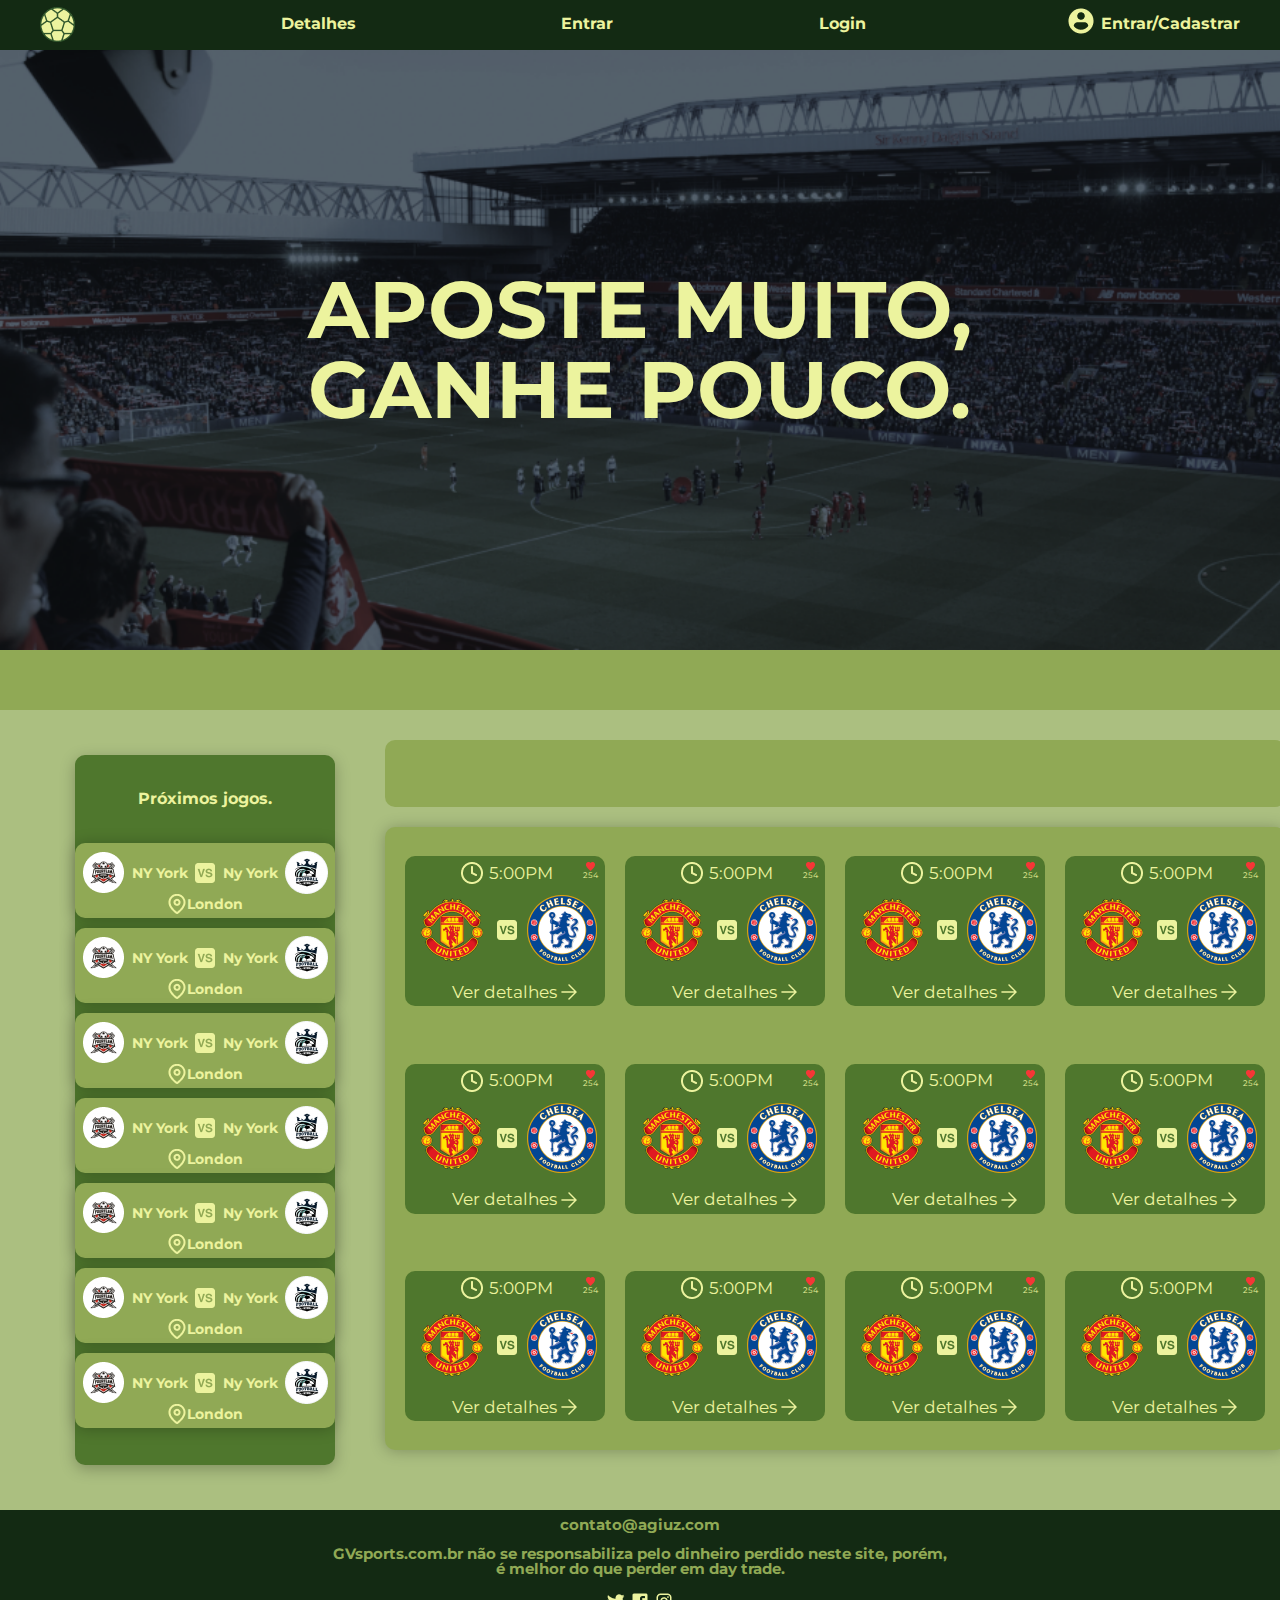
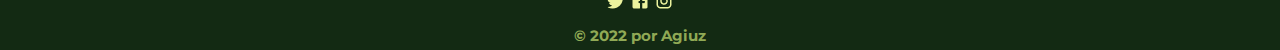
==== commit e8d3f3f7: "Atualização 1.0.2" ====
--- a/index.html
+++ b/index.html
@@ -593,4 +593,8 @@
 </footer>
 <!---->
 
+
+
+
+
 </html>--- a/css/style.css
+++ b/css/style.css
@@ -112,6 +112,9 @@
 .jogos {
   display: flex;
   width: 100vw;
+  display: flex;
+  align-items: center;
+  justify-content: center;
 
   margin-bottom: 30px;
 
@@ -357,4 +360,5 @@
 /* Handle on hover */
 ::-webkit-scrollbar-thumb:hover {
   background: #ECF39E;
-}+
+}
